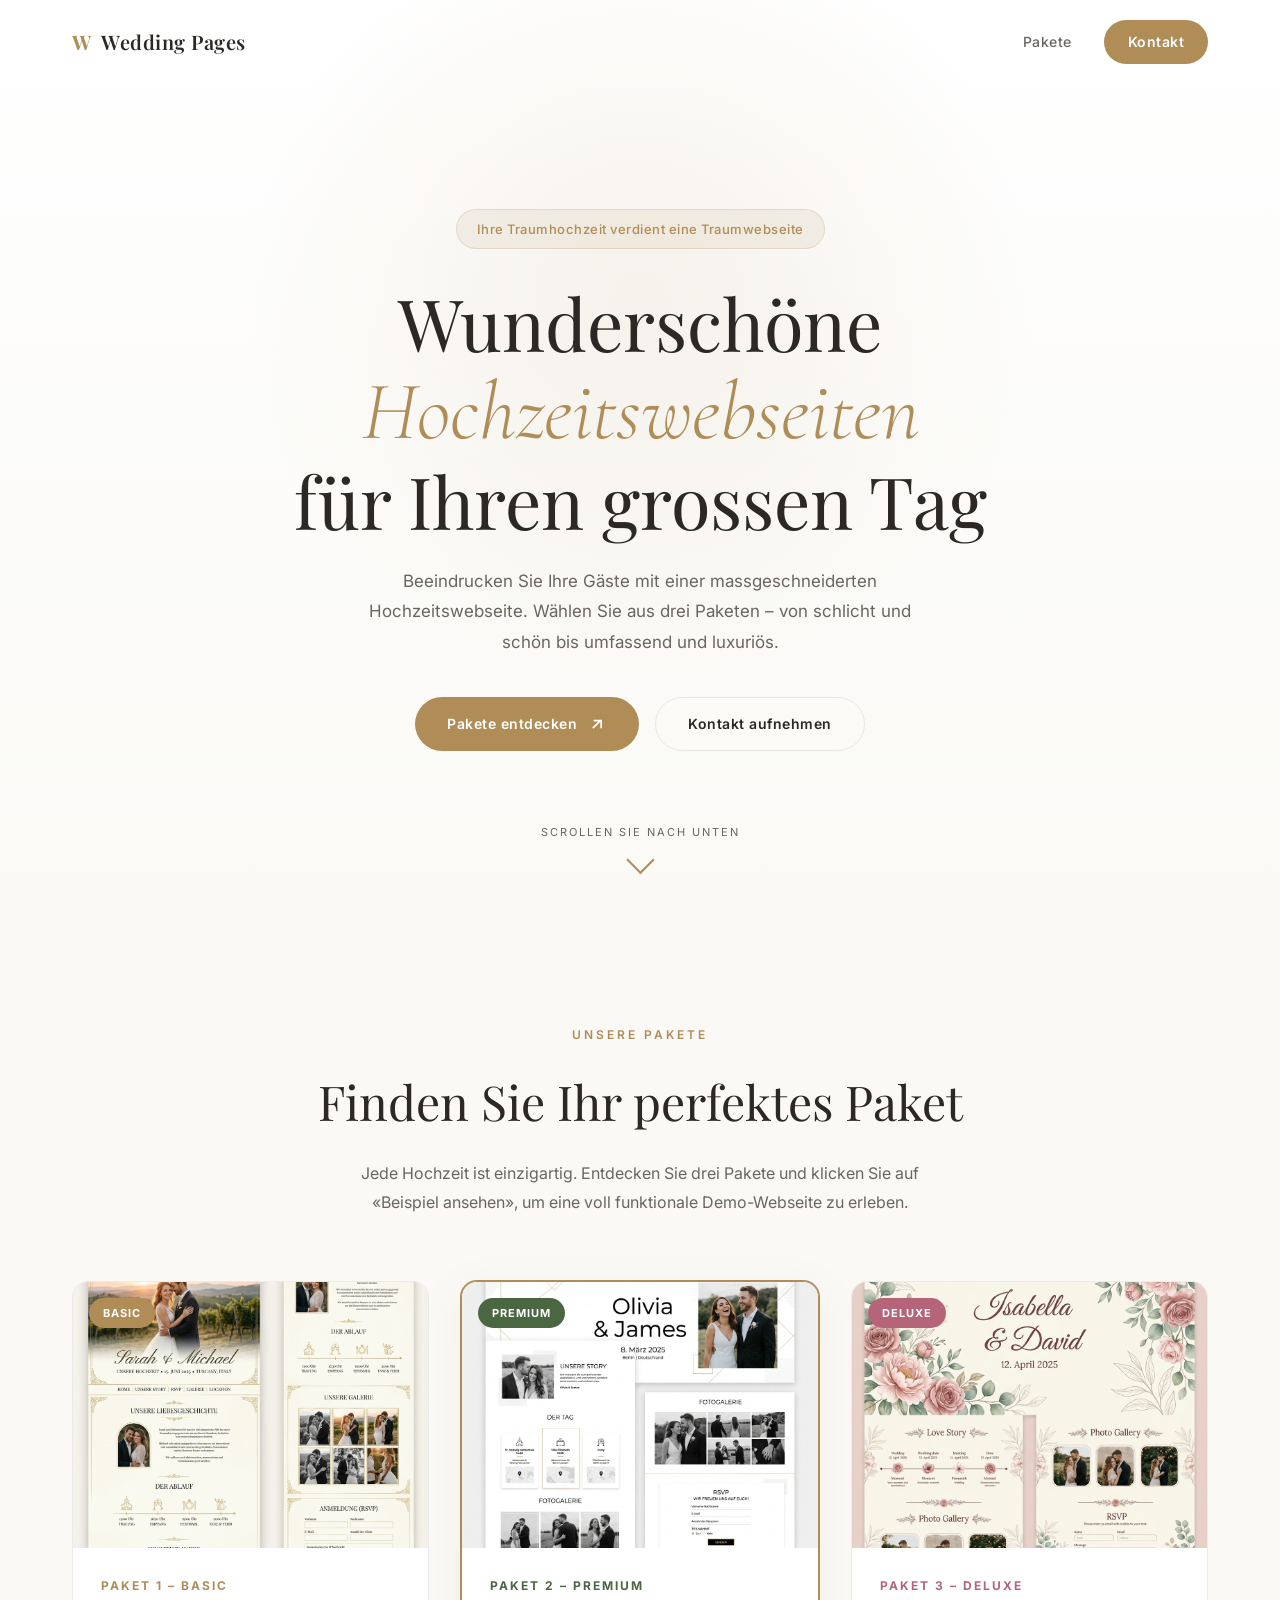
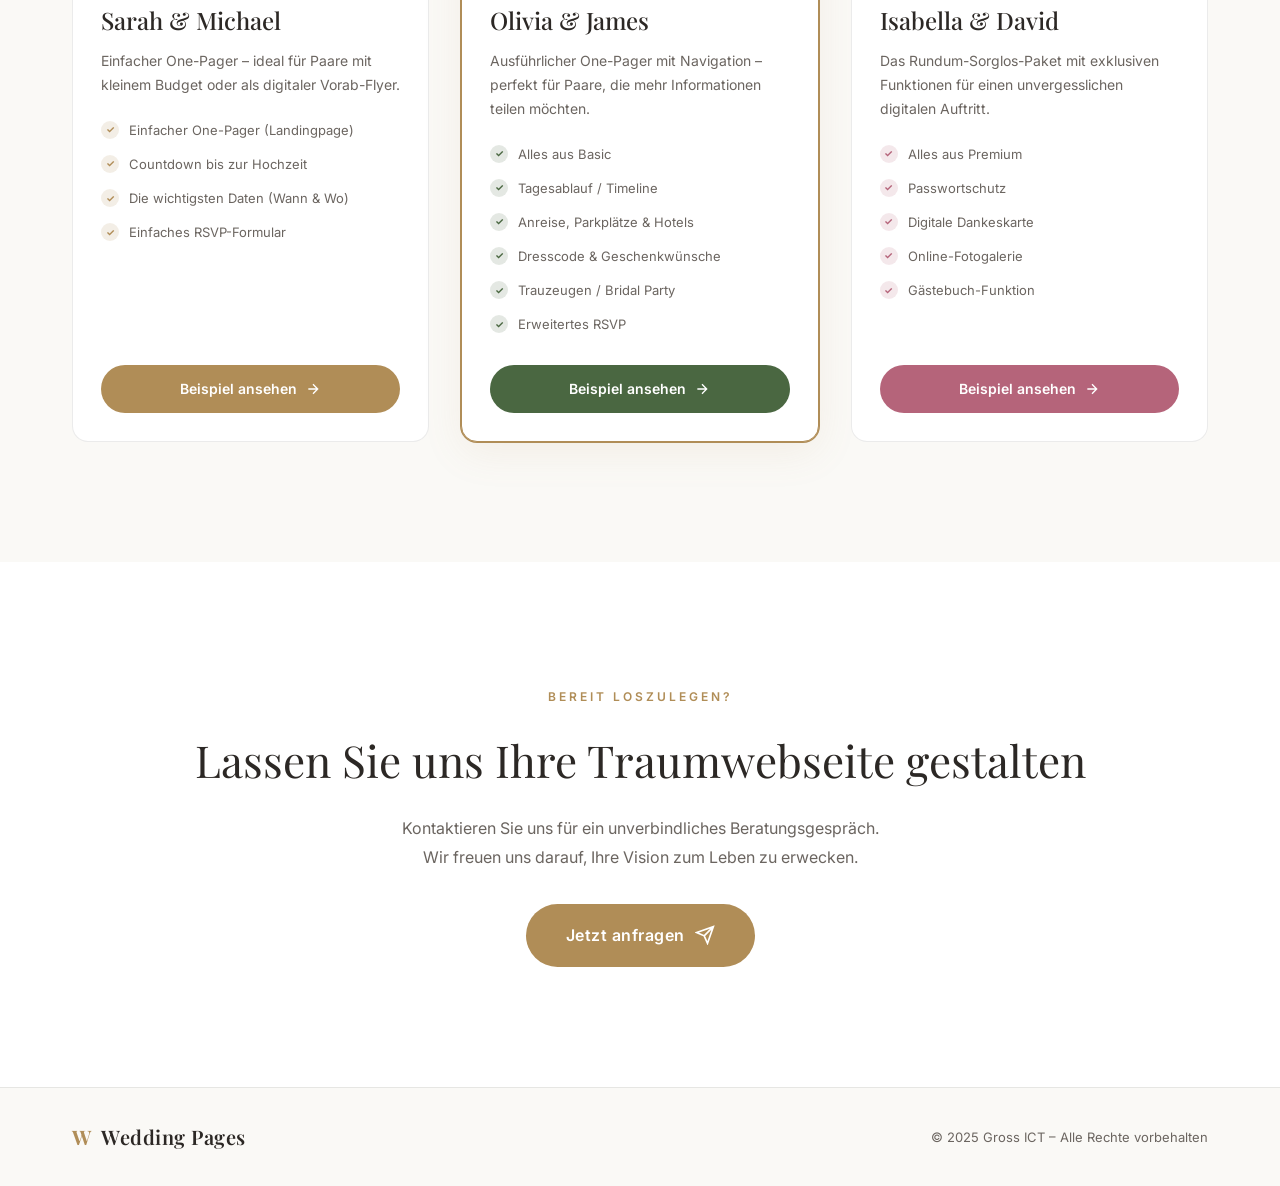
==== index.html @ 11d80f5b "Wedding Pages Showcase - 3 Pakete (Basic, Premium, Deluxe) mit Beispielwebseiten" ====
<!DOCTYPE html>
<html lang="de">
<head>
    <meta charset="UTF-8">
    <meta name="viewport" content="width=device-width, initial-scale=1.0">
    <title>Wedding Pages – Ihre persönliche Hochzeitswebseite</title>
    <meta name="description" content="Entdecken Sie unsere Hochzeitswebseiten-Pakete. Basic, Premium oder Deluxe – finden Sie die perfekte Webseite für Ihren grossen Tag.">
    <link rel="preconnect" href="https://fonts.googleapis.com">
    <link rel="preconnect" href="https://fonts.gstatic.com" crossorigin>
    <link href="https://fonts.googleapis.com/css2?family=Cormorant+Garamond:ital,wght@0,300;0,400;0,500;0,600;0,700;1,300;1,400;1,500&family=Inter:wght@300;400;500;600&family=Playfair+Display:ital,wght@0,400;0,500;0,600;0,700;1,400;1,500&display=swap" rel="stylesheet">
    <link rel="stylesheet" href="styles.css">
</head>
<body>
    <!-- Navigation -->
    <nav class="main-nav" id="mainNav">
        <div class="nav-container">
            <a href="#" class="nav-logo">
                <span class="logo-icon">W</span>
                <span class="logo-text">Wedding Pages</span>
            </a>
            <div class="nav-links">
                <a href="#packages" class="nav-link">Pakete</a>
                <a href="#contact" class="nav-link nav-cta">Kontakt</a>
            </div>
        </div>
    </nav>

    <!-- Hero Section -->
    <header class="hero" id="hero">
        <div class="hero-content">
            <div class="hero-badge">Ihre Traumhochzeit verdient eine Traumwebseite</div>
            <h1 class="hero-title">
                <span class="title-line">Wunderschöne</span>
                <span class="title-line accent">Hochzeitswebseiten</span>
                <span class="title-line">für Ihren grossen Tag</span>
            </h1>
            <p class="hero-subtitle">
                Beeindrucken Sie Ihre Gäste mit einer massgeschneiderten Hochzeitswebseite.
                Wählen Sie aus drei Paketen – von schlicht und schön bis umfassend und luxuriös.
            </p>
            <div class="hero-actions">
                <a href="#packages" class="btn btn-primary" id="btnExplore">
                    <span>Pakete entdecken</span>
                    <svg width="20" height="20" viewBox="0 0 24 24" fill="none" stroke="currentColor" stroke-width="2"><path d="M7 17l9.2-9.2M17 17V8H8"/></svg>
                </a>
                <a href="#contact" class="btn btn-secondary" id="btnContact">Kontakt aufnehmen</a>
            </div>
        </div>
        <div class="hero-scroll-indicator">
            <span>Scrollen Sie nach unten</span>
            <div class="scroll-arrow"></div>
        </div>
    </header>

    <!-- Packages Section -->
    <section class="packages-section" id="packages">
        <div class="section-container">
            <div class="section-header">
                <span class="section-tag">Unsere Pakete</span>
                <h2 class="section-title">Finden Sie Ihr perfektes Paket</h2>
                <p class="section-desc">Jede Hochzeit ist einzigartig. Entdecken Sie drei Pakete und klicken Sie auf «Beispiel ansehen», um eine voll funktionale Demo-Webseite zu erleben.</p>
            </div>

            <div class="packages-grid">
                <!-- Basic -->
                <article class="package-card" id="cardBasic">
                    <div class="card-image-wrapper">
                        <img src="images/wedding_classic.png" alt="Basic Hochzeitswebseite – Sarah und Michael" class="card-image" loading="lazy">
                        <div class="card-overlay">
                            <a href="example-basic.html" class="card-view-btn" id="btnViewBasic">
                                <svg width="20" height="20" viewBox="0 0 24 24" fill="none" stroke="currentColor" stroke-width="2"><path d="M1 12s4-8 11-8 11 8 11 8-4 8-11 8-11-8-11-8z"/><circle cx="12" cy="12" r="3"/></svg>
                                <span>Beispiel ansehen</span>
                            </a>
                        </div>
                        <div class="card-badge badge-basic">Basic</div>
                    </div>
                    <div class="card-content">
                        <div class="card-package-name basic">Paket 1 – Basic</div>
                        <h3 class="card-title">Sarah & Michael</h3>
                        <p class="card-description">Einfacher One-Pager – ideal für Paare mit kleinem Budget oder als digitaler Vorab-Flyer.</p>
                        <ul class="card-features-list">
                            <li><span class="check-icon basic">&#10003;</span> Einfacher One-Pager (Landingpage)</li>
                            <li><span class="check-icon basic">&#10003;</span> Countdown bis zur Hochzeit</li>
                            <li><span class="check-icon basic">&#10003;</span> Die wichtigsten Daten (Wann & Wo)</li>
                            <li><span class="check-icon basic">&#10003;</span> Einfaches RSVP-Formular</li>
                        </ul>
                        <a href="example-basic.html" class="card-link basic" id="linkBasic">
                            Beispiel ansehen
                            <svg width="16" height="16" viewBox="0 0 24 24" fill="none" stroke="currentColor" stroke-width="2"><path d="M5 12h14M12 5l7 7-7 7"/></svg>
                        </a>
                    </div>
                </article>

                <!-- Premium -->
                <article class="package-card featured" id="cardPremium">
                    <div class="card-image-wrapper">
                        <img src="images/wedding_modern.png" alt="Premium Hochzeitswebseite – Olivia und James" class="card-image" loading="lazy">
                        <div class="card-overlay">
                            <a href="example-premium.html" class="card-view-btn" id="btnViewPremium">
                                <svg width="20" height="20" viewBox="0 0 24 24" fill="none" stroke="currentColor" stroke-width="2"><path d="M1 12s4-8 11-8 11 8 11 8-4 8-11 8-11-8-11-8z"/><circle cx="12" cy="12" r="3"/></svg>
                                <span>Beispiel ansehen</span>
                            </a>
                        </div>
                        <div class="card-badge badge-premium">Premium</div>
                    </div>
                    <div class="card-content">
                        <div class="card-package-name premium">Paket 2 – Premium</div>
                        <h3 class="card-title">Olivia & James</h3>
                        <p class="card-description">Ausführlicher One-Pager mit Navigation – perfekt für Paare, die mehr Informationen teilen möchten.</p>
                        <ul class="card-features-list">
                            <li><span class="check-icon premium">&#10003;</span> Alles aus Basic</li>
                            <li><span class="check-icon premium">&#10003;</span> Tagesablauf / Timeline</li>
                            <li><span class="check-icon premium">&#10003;</span> Anreise, Parkplätze & Hotels</li>
                            <li><span class="check-icon premium">&#10003;</span> Dresscode & Geschenkwünsche</li>
                            <li><span class="check-icon premium">&#10003;</span> Trauzeugen / Bridal Party</li>
                            <li><span class="check-icon premium">&#10003;</span> Erweitertes RSVP</li>
                        </ul>
                        <a href="example-premium.html" class="card-link premium" id="linkPremium">
                            Beispiel ansehen
                            <svg width="16" height="16" viewBox="0 0 24 24" fill="none" stroke="currentColor" stroke-width="2"><path d="M5 12h14M12 5l7 7-7 7"/></svg>
                        </a>
                    </div>
                </article>

                <!-- Deluxe -->
                <article class="package-card" id="cardDeluxe">
                    <div class="card-image-wrapper">
                        <img src="images/wedding_floral.png" alt="Deluxe Hochzeitswebseite – Isabella und David" class="card-image" loading="lazy">
                        <div class="card-overlay">
                            <a href="example-deluxe.html" class="card-view-btn" id="btnViewDeluxe">
                                <svg width="20" height="20" viewBox="0 0 24 24" fill="none" stroke="currentColor" stroke-width="2"><path d="M1 12s4-8 11-8 11 8 11 8-4 8-11 8-11-8-11-8z"/><circle cx="12" cy="12" r="3"/></svg>
                                <span>Beispiel ansehen</span>
                            </a>
                        </div>
                        <div class="card-badge badge-deluxe">Deluxe</div>
                    </div>
                    <div class="card-content">
                        <div class="card-package-name deluxe">Paket 3 – Deluxe</div>
                        <h3 class="card-title">Isabella & David</h3>
                        <p class="card-description">Das Rundum-Sorglos-Paket mit exklusiven Funktionen für einen unvergesslichen digitalen Auftritt.</p>
                        <ul class="card-features-list">
                            <li><span class="check-icon deluxe">&#10003;</span> Alles aus Premium</li>
                            <li><span class="check-icon deluxe">&#10003;</span> Passwortschutz</li>
                            <li><span class="check-icon deluxe">&#10003;</span> Digitale Dankeskarte</li>
                            <li><span class="check-icon deluxe">&#10003;</span> Online-Fotogalerie</li>
                            <li><span class="check-icon deluxe">&#10003;</span> Gästebuch-Funktion</li>
                        </ul>
                        <a href="example-deluxe.html" class="card-link deluxe" id="linkDeluxe">
                            Beispiel ansehen
                            <svg width="16" height="16" viewBox="0 0 24 24" fill="none" stroke="currentColor" stroke-width="2"><path d="M5 12h14M12 5l7 7-7 7"/></svg>
                        </a>
                    </div>
                </article>
            </div>
        </div>
    </section>

    <!-- CTA Section -->
    <section class="cta-section" id="contact">
        <div class="section-container">
            <div class="cta-content">
                <span class="section-tag">Bereit loszulegen?</span>
                <h2 class="cta-title">Lassen Sie uns Ihre Traumwebseite gestalten</h2>
                <p class="cta-desc">Kontaktieren Sie uns für ein unverbindliches Beratungsgespräch. Wir freuen uns darauf, Ihre Vision zum Leben zu erwecken.</p>
                <a href="mailto:info@grossict.ch" class="btn btn-primary btn-large" id="btnCTA">
                    <span>Jetzt anfragen</span>
                    <svg width="20" height="20" viewBox="0 0 24 24" fill="none" stroke="currentColor" stroke-width="2"><path d="M22 2L11 13M22 2l-7 20-4-9-9-4 20-7z"/></svg>
                </a>
            </div>
        </div>
    </section>

    <!-- Footer -->
    <footer class="main-footer">
        <div class="footer-container">
            <div class="footer-brand">
                <span class="logo-icon">W</span>
                <span class="logo-text">Wedding Pages</span>
            </div>
            <p class="footer-text">&copy; 2025 Gross ICT – Alle Rechte vorbehalten</p>
        </div>
    </footer>

    <script src="main.js"></script>
</body>
</html>
---- styles.css ----
/* ===== Variables & Reset ===== */
:root {
    --color-bg: #faf9f6;
    --color-surface: #ffffff;
    --color-surface-2: #f3f1ed;
    --color-border: rgba(0,0,0,0.08);
    --color-text: #2c2825;
    --color-text-muted: #6b6560;
    --color-accent: #b08d57;
    --color-accent-light: #c9a96e;
    --color-accent-glow: rgba(176,141,87,0.1);
    --font-display: 'Playfair Display', Georgia, serif;
    --font-body: 'Inter', -apple-system, sans-serif;
    --font-elegant: 'Cormorant Garamond', Georgia, serif;
    --radius: 16px;
    --radius-sm: 8px;
    --transition: 0.4s cubic-bezier(0.25,0.46,0.45,0.94);
}
*,*::before,*::after { margin:0; padding:0; box-sizing:border-box; }
html { scroll-behavior: smooth; }
body {
    font-family: var(--font-body);
    background: var(--color-bg);
    color: var(--color-text);
    line-height: 1.7;
    overflow-x: hidden;
}
a { text-decoration: none; color: inherit; }
img { max-width: 100%; height: auto; display: block; }

/* ===== Navigation ===== */
.main-nav {
    position: fixed; top:0; left:0; right:0; z-index:100;
    padding: 20px 0; transition: var(--transition);
}
.main-nav.scrolled {
    background: rgba(250,249,246,0.95); backdrop-filter: blur(20px);
    border-bottom: 1px solid var(--color-border); padding: 12px 0;
    box-shadow: 0 2px 20px rgba(0,0,0,0.04);
}
.nav-container {
    max-width: 1200px; margin: 0 auto; padding: 0 32px;
    display: flex; justify-content: space-between; align-items: center;
}
.nav-logo { display: flex; align-items: center; gap: 10px; }
.logo-icon { font-size: 20px; color: var(--color-accent); font-weight: 700; font-family: var(--font-display); }
.logo-text { font-family: var(--font-display); font-size: 20px; font-weight: 600; letter-spacing: 0.5px; }
.nav-links { display: flex; align-items: center; gap: 32px; }
.nav-link {
    font-size: 14px; font-weight: 500; color: var(--color-text-muted);
    transition: var(--transition); letter-spacing: 0.5px;
}
.nav-link:hover { color: var(--color-accent); }
.nav-cta {
    background: var(--color-accent); color: #fff !important;
    padding: 10px 24px; border-radius: 100px; font-weight: 600;
}
.nav-cta:hover { background: var(--color-accent-light); transform: translateY(-1px); }

/* ===== Hero ===== */
.hero {
    min-height: 100vh; display: flex; flex-direction: column;
    justify-content: center; align-items: center; text-align: center;
    padding: 120px 32px 60px; position: relative;
    background: linear-gradient(180deg, #fff 0%, var(--color-bg) 100%);
}
.hero::before {
    content: ''; position: absolute; top: -100px; left: 50%; transform: translateX(-50%);
    width: 800px; height: 800px; border-radius: 50%;
    background: radial-gradient(circle, var(--color-accent-glow) 0%, transparent 70%);
    pointer-events: none;
}
.hero-content { max-width: 800px; position: relative; }
.hero-badge {
    display: inline-block; padding: 8px 20px; border-radius: 100px;
    background: var(--color-accent-glow); border: 1px solid rgba(176,141,87,0.2);
    font-size: 13px; font-weight: 500; color: var(--color-accent);
    margin-bottom: 32px; letter-spacing: 0.5px;
    animation: fadeInUp 0.8s ease-out;
}
.hero-title {
    font-family: var(--font-display); font-size: clamp(36px,6vw,72px);
    font-weight: 400; line-height: 1.15; margin-bottom: 24px;
    animation: fadeInUp 0.8s ease-out 0.1s backwards;
}
.title-line { display: block; }
.title-line.accent {
    font-family: var(--font-elegant); font-style: italic;
    color: var(--color-accent); font-weight: 300; font-size: 1.15em;
}
.hero-subtitle {
    font-size: 17px; color: var(--color-text-muted); max-width: 560px;
    margin: 0 auto 40px; line-height: 1.8;
    animation: fadeInUp 0.8s ease-out 0.2s backwards;
}
.hero-actions {
    display: flex; gap: 16px; justify-content: center; flex-wrap: wrap;
    animation: fadeInUp 0.8s ease-out 0.3s backwards;
}

/* ===== Buttons ===== */
.btn {
    display: inline-flex; align-items: center; gap: 10px;
    padding: 14px 32px; border-radius: 100px; font-size: 14px;
    font-weight: 600; letter-spacing: 0.5px; transition: var(--transition);
    cursor: pointer; border: none;
}
.btn-primary { background: var(--color-accent); color: #fff; }
.btn-primary:hover {
    background: var(--color-accent-light); transform: translateY(-2px);
    box-shadow: 0 8px 30px rgba(176,141,87,0.25);
}
.btn-secondary {
    background: transparent; color: var(--color-text);
    border: 1px solid var(--color-border);
}
.btn-secondary:hover { border-color: var(--color-accent); color: var(--color-accent); }
.btn-large { padding: 18px 40px; font-size: 16px; }

/* ===== Scroll Indicator ===== */
.hero-scroll-indicator {
    position: absolute; bottom: 30px; left: 50%; transform: translateX(-50%);
    text-align: center; animation: fadeInUp 0.8s ease-out 0.5s backwards;
}
.hero-scroll-indicator span {
    display: block; font-size: 11px; text-transform: uppercase;
    letter-spacing: 2px; color: var(--color-text-muted); margin-bottom: 8px;
}
.scroll-arrow {
    width: 20px; height: 20px; margin: 0 auto;
    border-right: 2px solid var(--color-accent);
    border-bottom: 2px solid var(--color-accent);
    transform: rotate(45deg); animation: bounce 2s infinite;
}
@keyframes bounce {
    0%,20%,50%,80%,100% { transform: rotate(45deg) translateY(0); }
    40% { transform: rotate(45deg) translateY(6px); }
    60% { transform: rotate(45deg) translateY(3px); }
}

/* ===== Sections ===== */
.section-container { max-width: 1200px; margin: 0 auto; padding: 0 32px; }
.section-header { text-align: center; margin-bottom: 64px; }
.section-tag {
    display: inline-block; font-size: 12px; text-transform: uppercase;
    letter-spacing: 3px; color: var(--color-accent);
    margin-bottom: 16px; font-weight: 600;
}
.section-title {
    font-family: var(--font-display); font-size: clamp(28px,4vw,48px);
    font-weight: 400; margin-bottom: 16px;
}
.section-desc {
    font-size: 16px; color: var(--color-text-muted);
    max-width: 600px; margin: 0 auto; line-height: 1.8;
}

/* ===== Packages Section ===== */
.packages-section { padding: 120px 0; }
.packages-grid {
    display: grid; grid-template-columns: repeat(3, 1fr); gap: 32px;
}

/* ===== Package Cards ===== */
.package-card {
    background: var(--color-surface); border-radius: var(--radius);
    overflow: hidden; border: 1px solid var(--color-border);
    transition: var(--transition); position: relative;
    display: flex; flex-direction: column;
}
.package-card:hover {
    transform: translateY(-8px);
    box-shadow: 0 20px 60px rgba(0,0,0,0.08);
}
.package-card.featured {
    border-color: var(--color-accent);
    box-shadow: 0 0 0 1px var(--color-accent), 0 10px 40px rgba(176,141,87,0.1);
}
.card-image-wrapper {
    position: relative; overflow: hidden; aspect-ratio: 4/3;
}
.card-image {
    width: 100%; height: 100%; object-fit: cover;
    transition: transform 0.6s ease;
}
.package-card:hover .card-image { transform: scale(1.05); }
.card-overlay {
    position: absolute; inset: 0;
    background: rgba(44,40,37,0.5); backdrop-filter: blur(4px);
    display: flex; align-items: center; justify-content: center;
    opacity: 0; transition: var(--transition);
}
.package-card:hover .card-overlay { opacity: 1; }
.card-view-btn {
    display: flex; align-items: center; gap: 10px;
    padding: 14px 28px; border-radius: 100px;
    background: #fff; color: var(--color-text);
    font-weight: 600; font-size: 14px;
    transform: translateY(10px); transition: var(--transition);
}
.package-card:hover .card-view-btn { transform: translateY(0); }
.card-badge {
    position: absolute; top: 16px; left: 16px;
    padding: 6px 14px; border-radius: 100px;
    font-size: 11px; font-weight: 700; text-transform: uppercase;
    letter-spacing: 1px; z-index: 2;
}
.badge-basic { background: var(--color-accent); color: #fff; }
.badge-premium { background: #4a6741; color: #fff; }
.badge-deluxe { background: #b5647a; color: #fff; }

.card-content { padding: 28px; flex: 1; display: flex; flex-direction: column; }
.card-package-name {
    font-size: 12px; font-weight: 700; text-transform: uppercase;
    letter-spacing: 2px; margin-bottom: 4px;
}
.card-package-name.basic { color: var(--color-accent); }
.card-package-name.premium { color: #4a6741; }
.card-package-name.deluxe { color: #b5647a; }

.card-title {
    font-family: var(--font-display); font-size: 24px;
    font-weight: 500; margin-bottom: 8px;
}
.card-description {
    font-size: 14px; color: var(--color-text-muted);
    line-height: 1.7; margin-bottom: 16px;
}
.card-features-list {
    list-style: none; margin-bottom: 24px; flex: 1;
}
.card-features-list li {
    display: flex; align-items: flex-start; gap: 10px;
    font-size: 13px; color: var(--color-text-muted);
    padding: 6px 0;
}
.card-features-list .check-icon {
    flex-shrink: 0; width: 18px; height: 18px; border-radius: 50%;
    display: flex; align-items: center; justify-content: center;
    font-size: 10px; font-weight: 700; margin-top: 2px;
}
.check-icon.basic { background: rgba(176,141,87,0.15); color: var(--color-accent); }
.check-icon.premium { background: rgba(74,103,65,0.15); color: #4a6741; }
.check-icon.deluxe { background: rgba(181,100,122,0.15); color: #b5647a; }

.card-link {
    display: inline-flex; align-items: center; gap: 8px;
    font-size: 14px; font-weight: 600; transition: var(--transition);
    padding: 12px 24px; border-radius: 100px; text-align: center;
    justify-content: center;
}
.card-link.basic { background: var(--color-accent); color: #fff; }
.card-link.premium { background: #4a6741; color: #fff; }
.card-link.deluxe { background: #b5647a; color: #fff; }
.card-link:hover { transform: translateY(-2px); opacity: 0.9; }

/* ===== CTA Section ===== */
.cta-section {
    padding: 120px 0; text-align: center;
    background: var(--color-surface);
}
.cta-title {
    font-family: var(--font-display); font-size: clamp(28px,4vw,44px);
    font-weight: 400; margin-bottom: 16px;
}
.cta-desc {
    font-size: 16px; color: var(--color-text-muted);
    max-width: 500px; margin: 0 auto 32px; line-height: 1.8;
}

/* ===== Footer ===== */
.main-footer {
    padding: 32px 0; border-top: 1px solid var(--color-border);
}
.footer-container {
    max-width: 1200px; margin: 0 auto; padding: 0 32px;
    display: flex; justify-content: space-between; align-items: center;
}
.footer-brand { display: flex; align-items: center; gap: 10px; }
.footer-text { font-size: 13px; color: var(--color-text-muted); }

/* ===== Animations ===== */
@keyframes fadeInUp {
    from { opacity: 0; transform: translateY(24px); }
    to { opacity: 1; transform: translateY(0); }
}
.reveal {
    opacity: 0; transform: translateY(30px);
    transition: opacity 0.6s ease, transform 0.6s ease;
}
.reveal.visible { opacity: 1; transform: translateY(0); }

/* ===== Responsive ===== */
@media (max-width:1024px) {
    .packages-grid { grid-template-columns: repeat(2,1fr); }
}
@media (max-width:768px) {
    .packages-grid { grid-template-columns: 1fr; max-width: 480px; margin: 0 auto; }
    .footer-container { flex-direction: column; gap: 12px; text-align: center; }
}
@media (max-width:480px) {
    .nav-links .nav-link:not(.nav-cta) { display: none; }
    .hero { padding: 100px 20px 60px; }
    .section-container { padding: 0 20px; }
    .hero-actions { flex-direction: column; align-items: center; }
}
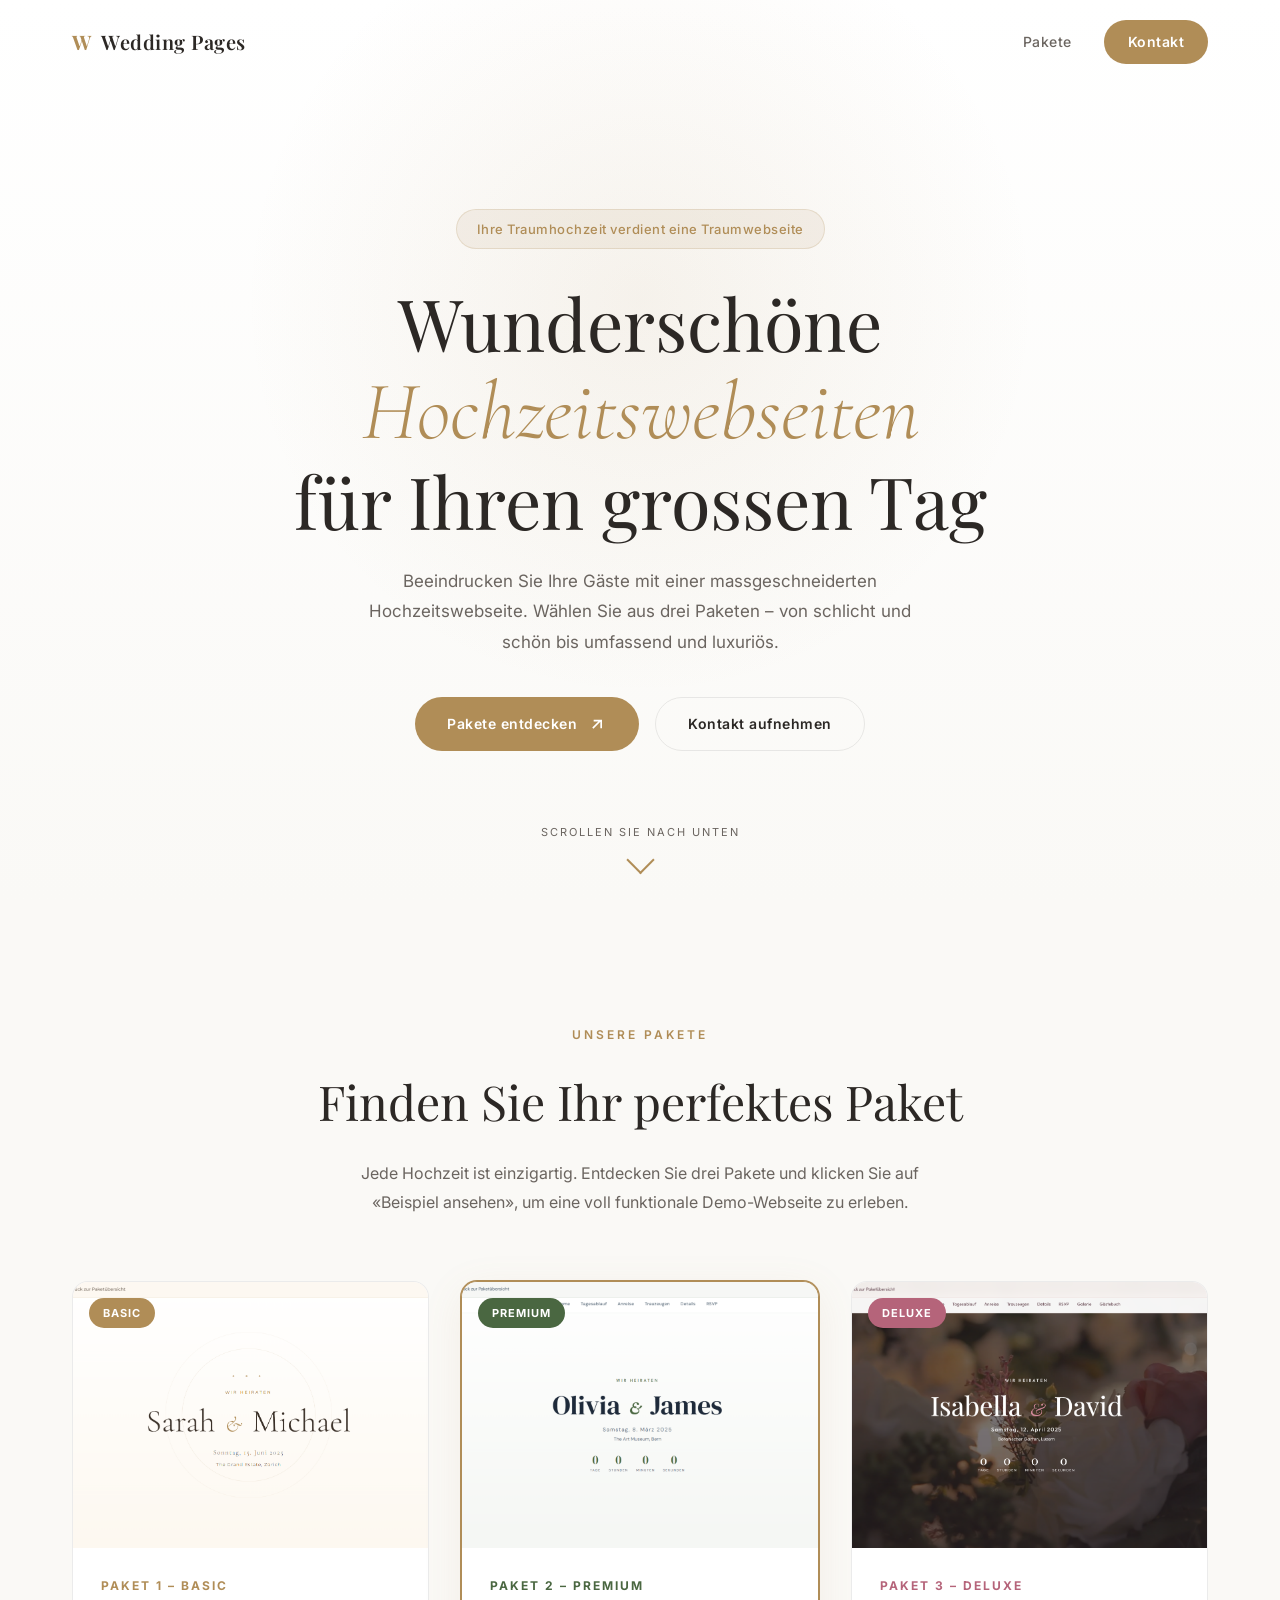
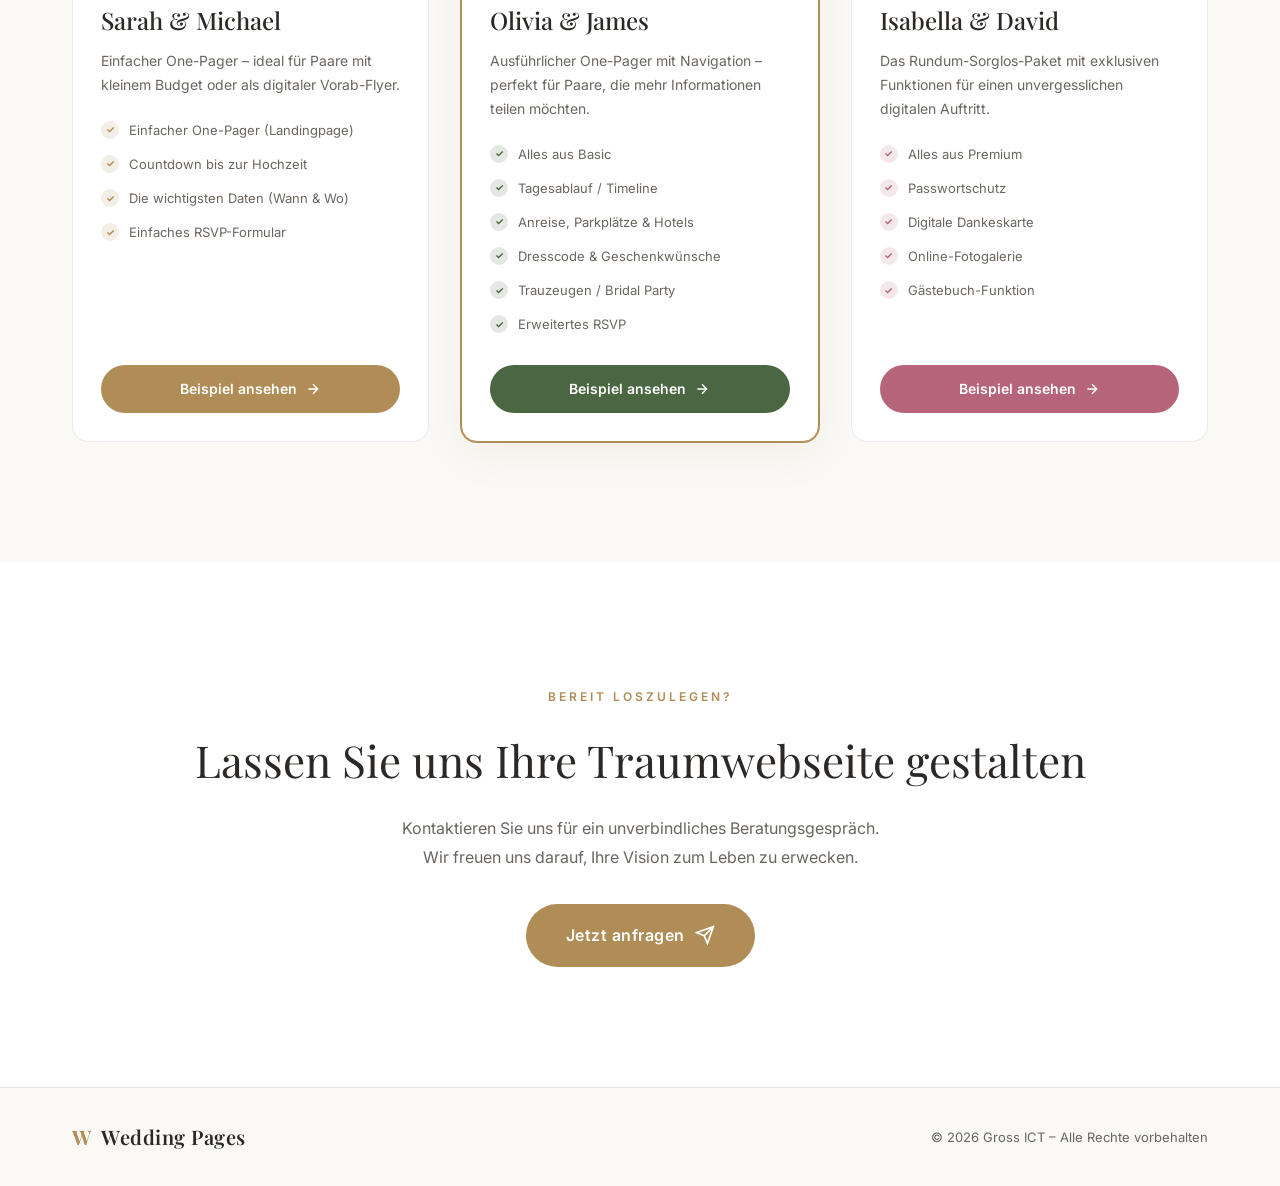
==== commit b9b74ba3: "Optimize mobile menus, implement gallery swipe/controls, update dates to 2027, and capture accurate " ====
--- a/index.html
+++ b/index.html
@@ -5,6 +5,7 @@
     <meta name="viewport" content="width=device-width, initial-scale=1.0">
     <title>Wedding Pages – Ihre persönliche Hochzeitswebseite</title>
     <meta name="description" content="Entdecken Sie unsere Hochzeitswebseiten-Pakete. Basic, Premium oder Deluxe – finden Sie die perfekte Webseite für Ihren grossen Tag.">
+    <link rel="icon" type="image/png" href="images/favicon-main.png">
     <link rel="preconnect" href="https://fonts.googleapis.com">
     <link rel="preconnect" href="https://fonts.gstatic.com" crossorigin>
     <link href="https://fonts.googleapis.com/css2?family=Cormorant+Garamond:ital,wght@0,300;0,400;0,500;0,600;0,700;1,300;1,400;1,500&family=Inter:wght@300;400;500;600&family=Playfair+Display:ital,wght@0,400;0,500;0,600;0,700;1,400;1,500&display=swap" rel="stylesheet">
@@ -18,6 +19,9 @@
                 <span class="logo-icon">W</span>
                 <span class="logo-text">Wedding Pages</span>
             </a>
+            <button class="mobile-menu-toggle" aria-label="Menu öffnen">
+                <span></span><span></span><span></span>
+            </button>
             <div class="nav-links">
                 <a href="#packages" class="nav-link">Pakete</a>
                 <a href="#contact" class="nav-link nav-cta">Kontakt</a>
@@ -177,7 +181,7 @@
                 <span class="logo-icon">W</span>
                 <span class="logo-text">Wedding Pages</span>
             </div>
-            <p class="footer-text">&copy; 2025 Gross ICT – Alle Rechte vorbehalten</p>
+            <p class="footer-text">&copy; 2026 Gross ICT – Alle Rechte vorbehalten</p>
         </div>
     </footer>
 
--- a/styles.css
+++ b/styles.css
@@ -57,6 +57,22 @@
 }
 .nav-cta:hover { background: var(--color-accent-light); transform: translateY(-1px); }
 
+.mobile-menu-toggle {
+    display: none;
+    background: none; border: none; cursor: pointer;
+    width: 24px; height: 18px; position: relative; z-index: 101;
+}
+.mobile-menu-toggle span {
+    display: block; width: 100%; height: 2px; background: var(--color-text);
+    position: absolute; left: 0; transition: var(--transition);
+}
+.mobile-menu-toggle span:nth-child(1) { top: 0; }
+.mobile-menu-toggle span:nth-child(2) { top: 50%; transform: translateY(-50%); }
+.mobile-menu-toggle span:nth-child(3) { bottom: 0; }
+.mobile-menu-toggle.active span:nth-child(1) { top: 50%; transform: translateY(-50%) rotate(45deg); }
+.mobile-menu-toggle.active span:nth-child(2) { opacity: 0; }
+.mobile-menu-toggle.active span:nth-child(3) { bottom: 50%; transform: translateY(50%) rotate(-45deg); }
+
 /* ===== Hero ===== */
 .hero {
     min-height: 100vh; display: flex; flex-direction: column;
@@ -298,9 +314,20 @@
     .packages-grid { grid-template-columns: 1fr; max-width: 480px; margin: 0 auto; }
     .footer-container { flex-direction: column; gap: 12px; text-align: center; }
 }
+@media (max-width:768px) {
+    .nav-links {
+        position: fixed; top: 0; right: -100%; width: 260px; height: 100vh;
+        background: var(--color-surface); flex-direction: column; flex-wrap: nowrap;
+        justify-content: flex-start; align-items: center; gap: 32px;
+        transition: right 0.4s ease; box-shadow: -5px 0 30px rgba(0,0,0,0.05);
+        padding: 100px 0 40px; z-index: 45; overflow-y: auto; overflow-x: hidden;
+    }
+    .nav-links.active { right: 0; }
+    .mobile-menu-toggle { display: block; }
+}
 @media (max-width:480px) {
-    .nav-links .nav-link:not(.nav-cta) { display: none; }
     .hero { padding: 100px 20px 60px; }
     .section-container { padding: 0 20px; }
-    .hero-actions { flex-direction: column; align-items: center; }
-}
+    .hero-actions { flex-direction: column; align-items: stretch; gap: 12px; width: 100%; }
+    .hero-actions .btn { width: 100%; justify-content: center; }
+}
